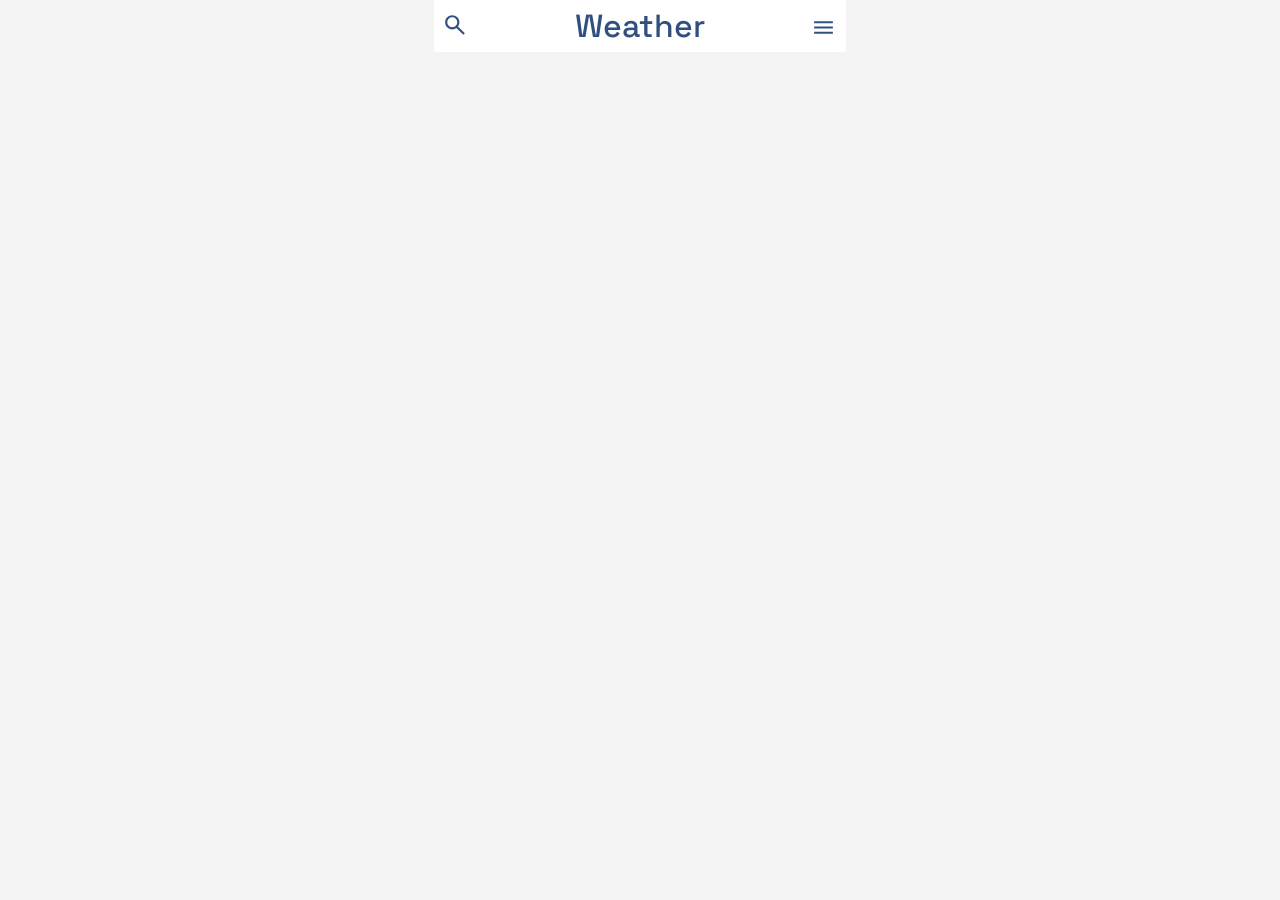
==== app/index.html @ 6019ae00 "add header and files header" ====
<!DOCTYPE html>
<html lang="ru" class="page">

<head>
  <meta charset="UTF-8">
  <meta name="viewport" content="width=device-width, initial-scale=1.0">
  <link rel="shortcut icon" href="favicon.ico" type="image/x-icon">
  <meta http-equiv="X-UA-Compatible" content="ie=edge">
  <meta name="theme-color" content="#111111">
  <title>layout weatherApp</title>
  <link rel="preconnect" href="https://fonts.googleapis.com">
<link rel="preconnect" href="https://fonts.gstatic.com" crossorigin>
<link href="https://fonts.googleapis.com/css2?family=Space+Grotesk:wght@300;400;500;600;700&display=swap" rel="stylesheet">
  <link rel="stylesheet" href="css/vendor.css">
  <link rel="stylesheet" href="css/main.css">
  <script defer src="js/main.js"></script>
</head>


<body class="page__body">
  <div class="site-container">
    <header class="header">
  <div class="container">
    <div class="header__wrp">
      <div class="header__search">
        <img src="img/svg/search.svg" alt="search icon">
      </div>
      <h2 class="header__title">Weather</h2>
      <div class="header__menu">
        <img src="img/svg/menu.svg" alt="menu icon">
      </div>
    </div>
  </div>
</header>

    <main class="main">
      <!-- <picture>
        <source srcset="img/cover.avif" type="image/avif">
        <source srcset="img/cover.webp" type="image/webp">
        <img loading="lazy" src="img/cover.jpg" class="image" width="300" height="300" alt="starter pics">
      </picture> -->
    </main>

    <footer class="footer">
  <div class="container"></div>
</footer>

    
  </div>
</body>

</html>
---- app/css/main.css ----
@charset "UTF-8";
:root {
  --font-family: "Open Sans", sans-serif;
  --content-width: 412px;
  --container-offset: 15px;
  --container-width: calc(var(--content-width) + (var(--container-offset) * 2));
}

/* lg-размер (<=1199px) */
@media (max-width: 1199px) {
  /* CSS для ширины от 992px до 1199px */
}
/* md-размер (<=991px) */
@media (max-width: 991px) {
  /* CSS для ширины от 768px до 991px */
}
/* sm-размер (<=768px) */
@media (max-width: 767px) {
  /* CSS для ширины от 576px до 767px */
}
/* xs-размер (<=575px) */
@media (max-width: 575px) {
  /* CSS для ширины до 575px (включительно) */
}
/* stylelint-disable */
html {
  -webkit-box-sizing: border-box;
  box-sizing: border-box;
}

*,
*::before,
*::after {
  -webkit-box-sizing: inherit;
  box-sizing: inherit;
}

.page {
  margin: 0;
  min-width: 320px;
  min-height: 100%;
  font-size: 16px;
  font-family: var(--font-family, sans-serif);
  -webkit-text-size-adjust: 100%;
  background-color: #F4F4F4;
}

img {
  height: auto;
  max-width: 100%;
  -o-object-fit: cover;
  object-fit: cover;
}

a {
  text-decoration: none;
}

.site-container {
  overflow: hidden;
}

.container {
  margin: 0 auto;
  padding: 0 var(--container-offset);
  max-width: var(--container-width);
}

.header__wrp {
  background-color: #fff;
  display: -webkit-box;
  display: -ms-flexbox;
  display: flex;
  -webkit-box-align: center;
  -ms-flex-align: center;
  align-items: center;
  -webkit-box-pack: justify;
  -ms-flex-pack: justify;
  justify-content: space-between;
}
.header__search {
  width: 45px;
  height: 45px;
  border-radius: 50%;
  border: 1px solid #fff;
  padding: 10px;
}
.header__search img {
  width: 20px;
  height: 20px;
}
.header__title {
  margin: 0;
  padding: 0;
  font-family: "Space Grotesk", sans-serif;
  font-weight: 500;
  color: #31507F;
  font-size: 32px;
  line-height: 52px;
}
.header__menu {
  width: 45px;
  height: 45px;
  border-radius: 50%;
  border: 1px solid #fff;
  padding: 10px;
}
.header__menu img {
  width: 25px;
  height: 25px;
}
/*# sourceMappingURL=main.css.map */
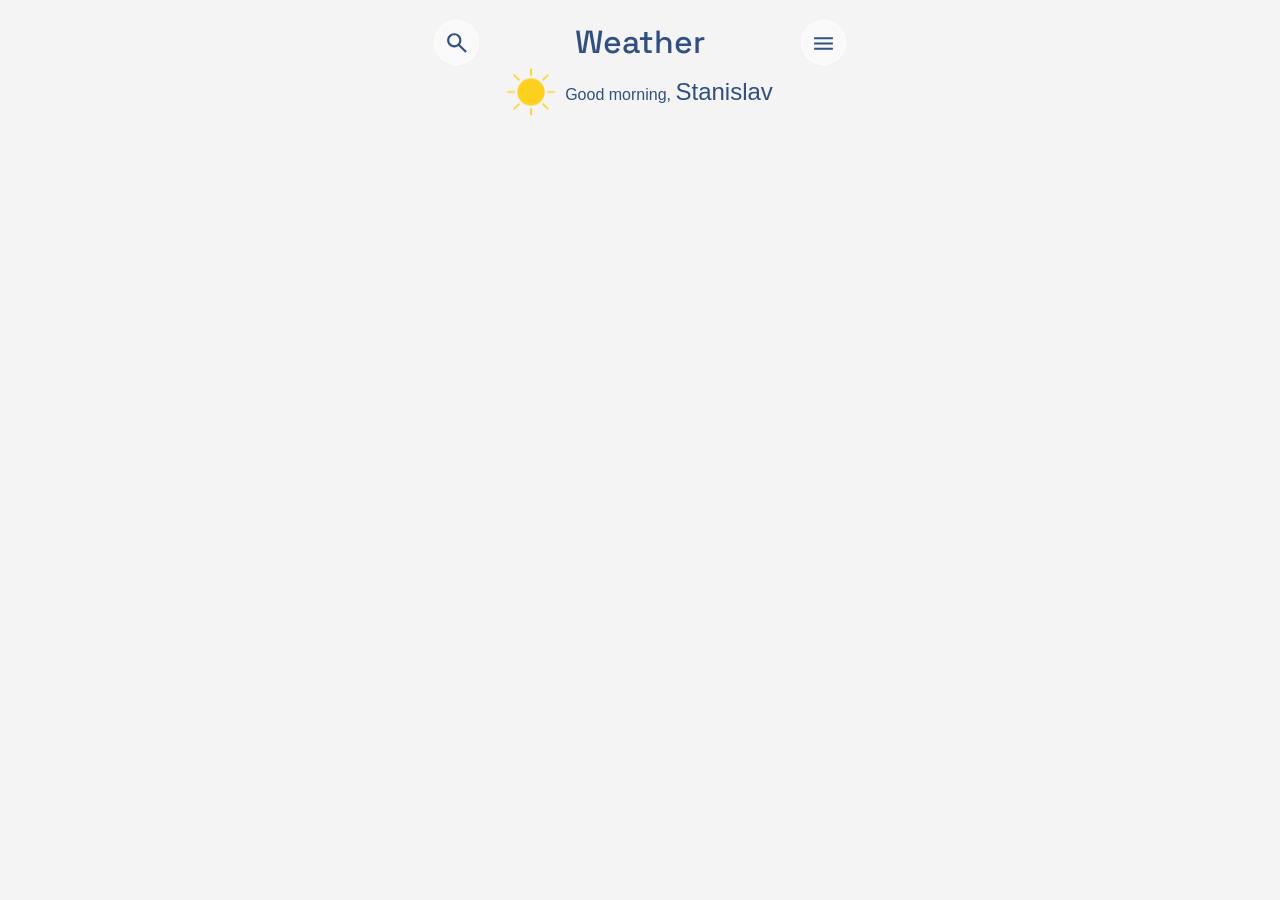
==== commit 5d13809f: "add userHello files" ====
--- a/app/index.html
+++ b/app/index.html
@@ -39,8 +39,20 @@
         <source srcset="img/cover.webp" type="image/webp">
         <img loading="lazy" src="img/cover.jpg" class="image" width="300" height="300" alt="starter pics">
       </picture> -->
+      <div class="userHell">
+  <div class="container">
+    <div class="userHello__wrp">
+      <div class="userHello__img">
+        <img src="img/svg/helloUser.svg" alt="hello pic">
+      </div>
+      <div class="userHello__info">
+        <span class="userHello__time">Good morning,</span>
+        <span class="userHello__name">Stanislav</span>
+      </div>
+    </div>
+  </div>
+</div>
     </main>
-
     <footer class="footer">
   <div class="container"></div>
 </footer>
--- a/app/css/main.css
+++ b/app/css/main.css
@@ -67,7 +67,8 @@
 }
 
 .header__wrp {
-  background-color: #fff;
+  background-color: #f4f4f4;
+  margin-top: 16px;
   display: -webkit-box;
   display: -ms-flexbox;
   display: flex;
@@ -83,7 +84,8 @@
   height: 45px;
   border-radius: 50%;
   border: 1px solid #fff;
-  padding: 10px;
+  padding: 12px 10px 10px 12px;
+  background-color: rgba(255, 255, 255, 0.5);
 }
 .header__search img {
   width: 20px;
@@ -104,9 +106,39 @@
   border-radius: 50%;
   border: 1px solid #fff;
   padding: 10px;
+  background-color: rgba(255, 255, 255, 0.5);
 }
 .header__menu img {
   width: 25px;
   height: 25px;
 }
+
+.userHello__wrp {
+  display: -webkit-box;
+  display: -ms-flexbox;
+  display: flex;
+  -webkit-box-align: center;
+  -ms-flex-align: center;
+  align-items: center;
+  -webkit-box-pack: center;
+  -ms-flex-pack: center;
+  justify-content: center;
+}
+.userHello__img {
+  width: 48px;
+  height: 48px;
+  margin-right: 10px;
+}
+.userHello__img img {
+  width: 100%;
+}
+.userHello__info {
+  color: #31507F;
+}
+.userHello__time {
+  font-size: 16px;
+}
+.userHello__name {
+  font-size: 24px;
+}
 /*# sourceMappingURL=main.css.map */
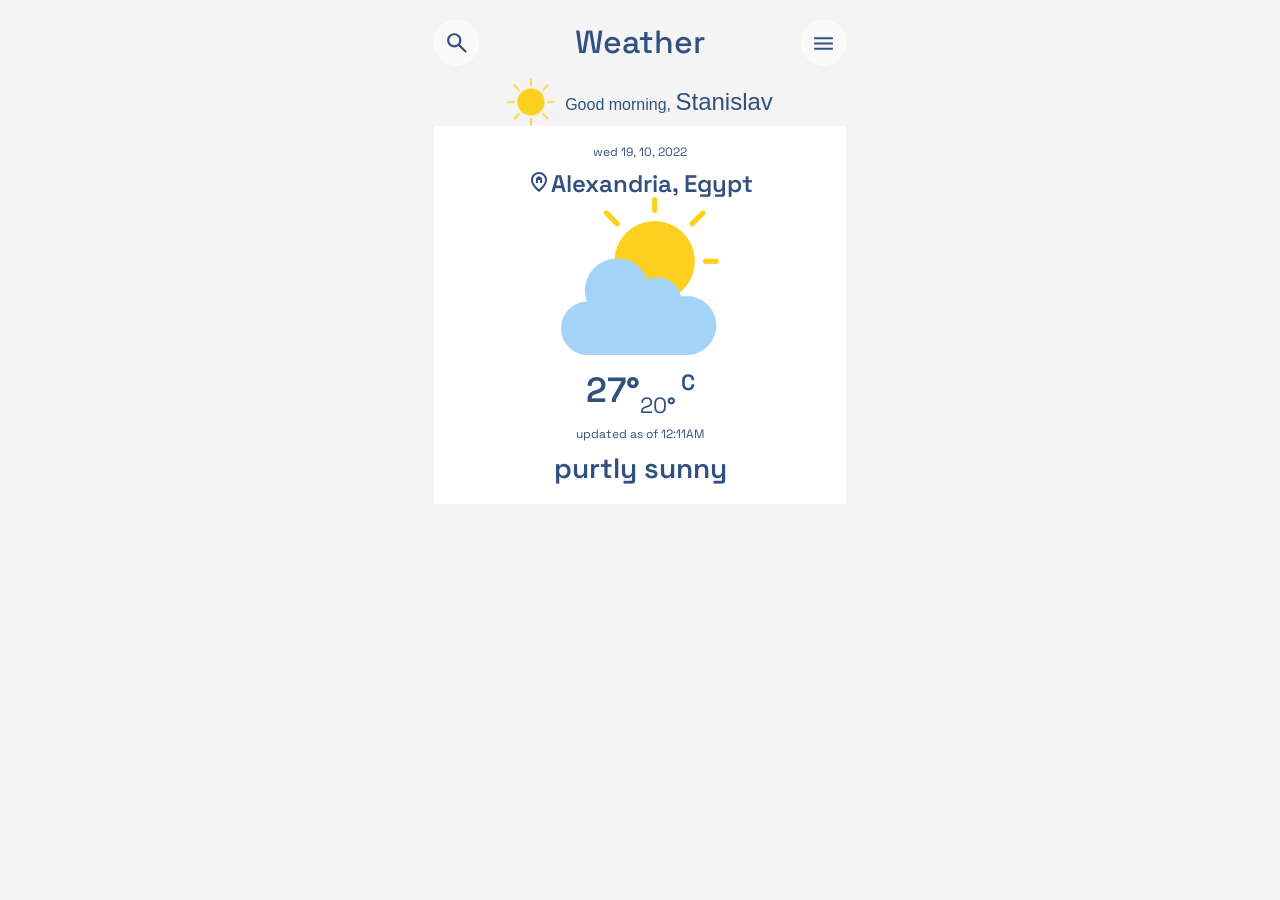
==== commit 2795f7de: "add weatherNow block - html, scss, svg" ====
--- a/app/index.html
+++ b/app/index.html
@@ -52,6 +52,31 @@
     </div>
   </div>
 </div>
+      <div class="weatherNow">
+  <div class="container">
+    <div class="weatherNow-wrp">
+    <div class="weatherNow__date">wed 19, 10, 2022</div>
+    <div class="weatherNow__locat">
+      <img class="weatherNow__icon" src="img/svg/locat.svg" alt="locate icon">
+      <h2 class="weatherNow__title">Alexandria, Egypt</h2>
+    </div>
+    <div class="weatherNow__img">
+      <img src="img/svg/main.svg" alt="main img">
+    </div>
+    <div class="weatherNow-temp">
+      <span class="weatherNow-temp__max">27<b>&#176;</b></span>
+      <span class="weatherNow-temp__min">20<b>&#176;</b></span>
+      <span class="weatherNow-temp__design">C</span>
+    </div>
+    <div class="weatherNow__update">
+      updated as of 12:11AM
+    </div>
+    <div class="weatherNow__descr">
+      purtly sunny
+    </div>
+  </div>
+</div>
+</div>
     </main>
     <footer class="footer">
   <div class="container"></div>
--- a/app/css/main.css
+++ b/app/css/main.css
@@ -114,6 +114,7 @@
 }
 
 .userHello__wrp {
+  margin-top: 10px;
   display: -webkit-box;
   display: -ms-flexbox;
   display: flex;
@@ -141,4 +142,81 @@
 .userHello__name {
   font-size: 24px;
 }
+
+.weatherNow {
+  font-family: "Space Grotesk", sans-serif;
+  font-weight: 400;
+  text-align: center;
+  color: #31507F;
+}
+.weatherNow-wrp {
+  background-color: #fff;
+  padding: 20px;
+}
+.weatherNow__date {
+  font-size: 12px;
+}
+.weatherNow__locat {
+  display: -webkit-box;
+  display: -ms-flexbox;
+  display: flex;
+  -webkit-box-align: center;
+  -ms-flex-align: center;
+  align-items: center;
+  -webkit-box-pack: center;
+  -ms-flex-pack: center;
+  justify-content: center;
+}
+.weatherNow__icon {
+  width: 24px;
+  height: 24px;
+  margin-top: 6px;
+}
+.weatherNow__title {
+  margin: 0;
+  padding: 0;
+  font-family: "Space Grotesk", sans-serif;
+  font-weight: 600;
+  margin-top: 10px;
+  font-size: 24px;
+}
+.weatherNow__update {
+  font-size: 12px;
+}
+.weatherNow__descr {
+  font-family: "Space Grotesk", sans-serif;
+  font-weight: 600;
+  font-size: 28px;
+  margin-top: 10px;
+}
+
+.weatherNow-temp {
+  margin-top: 10px;
+  margin-bottom: 18px;
+  display: -webkit-box;
+  display: -ms-flexbox;
+  display: flex;
+  -webkit-box-pack: center;
+  -ms-flex-pack: center;
+  justify-content: center;
+  -webkit-box-align: end;
+  -ms-flex-align: end;
+  align-items: flex-end;
+}
+.weatherNow-temp__max {
+  font-family: "Space Grotesk", sans-serif;
+  font-weight: 600;
+  font-size: 35px;
+}
+.weatherNow-temp__min {
+  font-size: 22px;
+  margin-bottom: -8px;
+  margin-right: 5px;
+}
+.weatherNow-temp__design {
+  font-family: "Space Grotesk", sans-serif;
+  font-weight: 600;
+  font-size: 22px;
+  margin-bottom: 15px;
+}
 /*# sourceMappingURL=main.css.map */
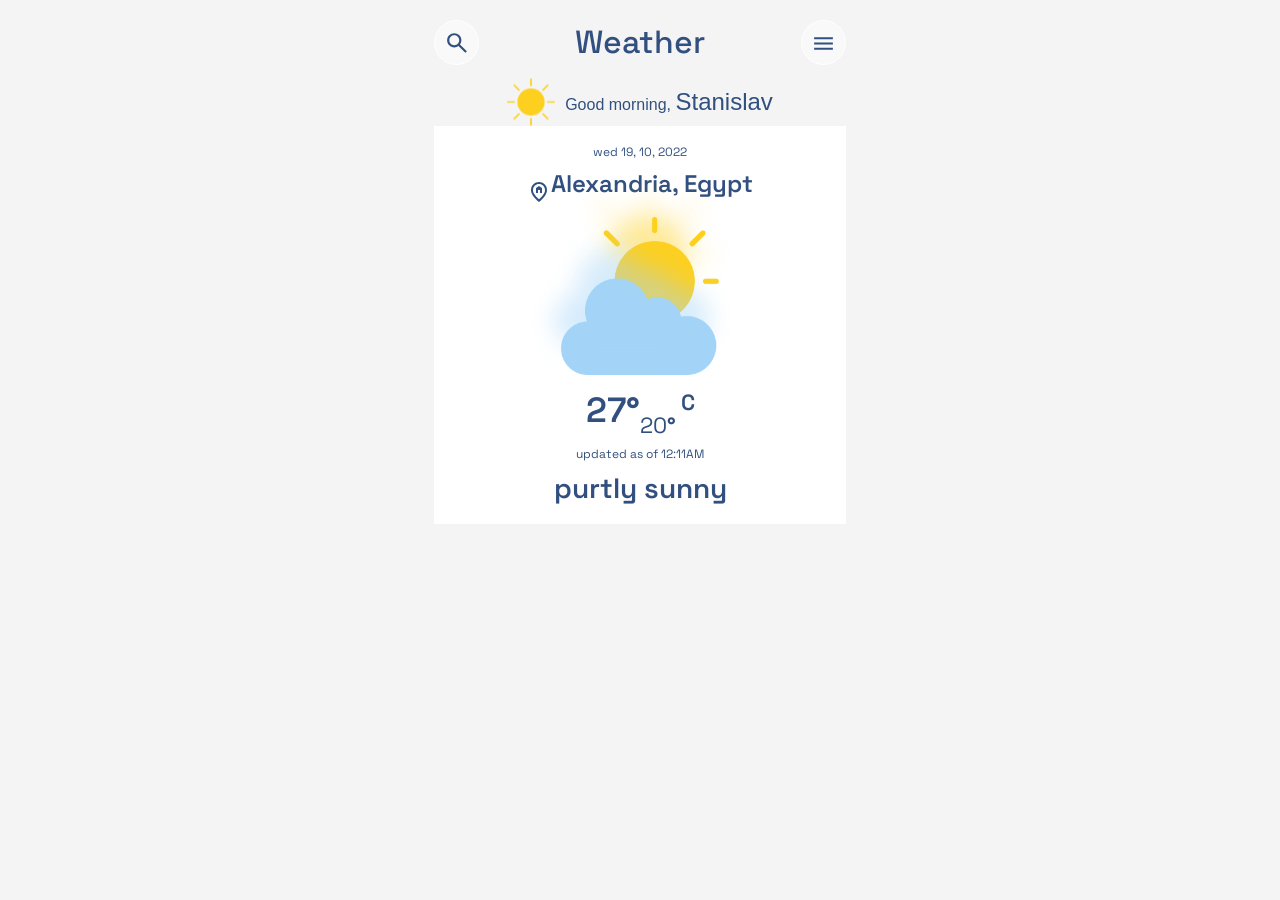
==== commit 31aa3a88: "weatherNow add blur css effect" ====
--- a/app/index.html
+++ b/app/index.html
@@ -62,6 +62,7 @@
     </div>
     <div class="weatherNow__img">
       <img src="img/svg/main.svg" alt="main img">
+      <img class="img-extra-op" src="img/svg/main.svg" alt="main img">
     </div>
     <div class="weatherNow-temp">
       <span class="weatherNow-temp__max">27<b>&#176;</b></span>
--- a/app/css/main.css
+++ b/app/css/main.css
@@ -178,7 +178,11 @@
   font-family: "Space Grotesk", sans-serif;
   font-weight: 600;
   margin-top: 10px;
+  margin-bottom: 20px;
   font-size: 24px;
+}
+.weatherNow__img {
+  position: relative;
 }
 .weatherNow__update {
   font-size: 12px;
@@ -219,4 +223,13 @@
   font-size: 22px;
   margin-bottom: 15px;
 }
+
+.img-extra-op {
+  position: absolute;
+  top: -28px;
+  left: 100px;
+  opacity: 0.45;
+  -webkit-filter: blur(12px);
+  filter: blur(12px);
+}
 /*# sourceMappingURL=main.css.map */
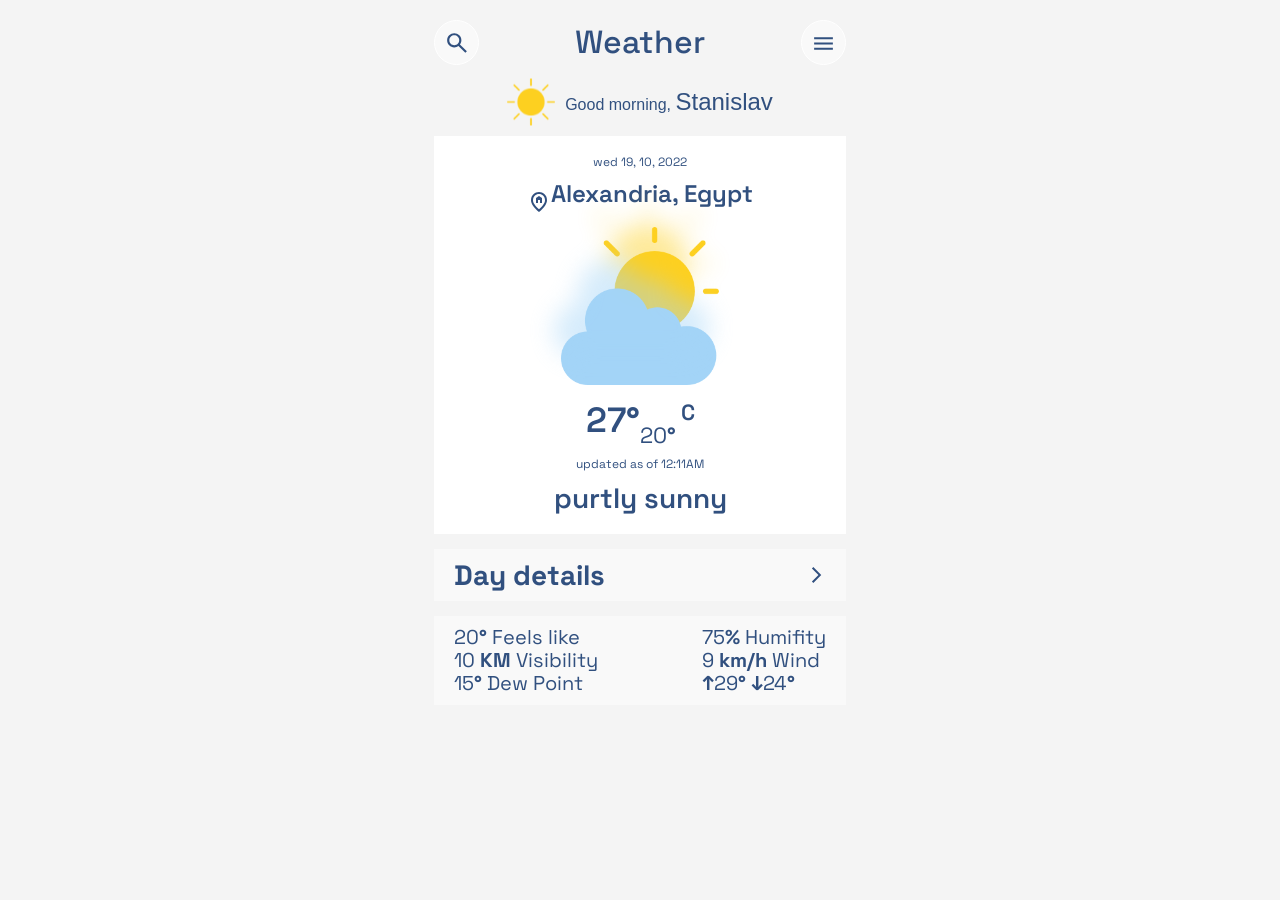
==== commit d6722e3d: "add dayDetails html, scss, svg" ====
--- a/app/index.html
+++ b/app/index.html
@@ -78,6 +78,44 @@
   </div>
 </div>
 </div>
+      <div class="dayDetails">
+  <div class="container">
+    <div class="dayDetails__top">
+      <h2 class="dayDetails__title">Day details</h2>
+      <img class="dayDetails__icon" src="img/svg/dayDetailsNext.svg" alt="icon">
+    </div>
+    <div class="dayDetails__bootom">
+      <ul class="dayDetails__list">
+        <li class="dayDetails__item">
+          <span class="dayDetails__num">20<b>&#176;</b></span>
+          <span class="dayDetails__name">Feels like</span>
+        </li>
+        <li class="dayDetails__item">
+          <span class="dayDetails__num">10 <b>KM</b></span>
+          <span class="dayDetails__name">Visibility</span>
+        </li>
+        <li class="dayDetails__item">
+          <span class="dayDetails__num">15<b>&#176;</b></span>
+          <span class="dayDetails__name">Dew Point</span>
+        </li>
+      </ul>
+      <ul class="dayDetails__list">
+        <li class="dayDetails__item">
+          <span class="dayDetails__num">75<b>%</b></span>
+          <span class="dayDetails__name">Humifity</span>
+        </li>
+        <li class="dayDetails__item">
+          <span class="dayDetails__num">9 <b>km/h</b></span>
+          <span class="dayDetails__name">Wind</span>
+        </li>
+        <li class="dayDetails__item">
+          <span class="dayDetails__num"> <b>&uarr;</b>29<b>&#176;</b></span>
+          <span class="dayDetails__num"> <b>&darr;</b>24<b>&#176;</b></span>
+        </li>
+      </ul>
+    </div>
+  </div>
+</div>
     </main>
     <footer class="footer">
   <div class="container"></div>
--- a/app/css/main.css
+++ b/app/css/main.css
@@ -144,6 +144,7 @@
 }
 
 .weatherNow {
+  margin-top: 10px;
   font-family: "Space Grotesk", sans-serif;
   font-weight: 400;
   text-align: center;
@@ -232,4 +233,51 @@
   -webkit-filter: blur(12px);
   filter: blur(12px);
 }
+
+.dayDetails {
+  font-family: "Space Grotesk", sans-serif;
+  font-weight: 400;
+  color: #31507F;
+}
+.dayDetails__top {
+  margin-top: 15px;
+  margin-bottom: 15px;
+  padding: 10px 20px;
+  display: -webkit-box;
+  display: -ms-flexbox;
+  display: flex;
+  -webkit-box-align: center;
+  -ms-flex-align: center;
+  align-items: center;
+  -webkit-box-pack: justify;
+  -ms-flex-pack: justify;
+  justify-content: space-between;
+  background-color: rgba(255, 255, 255, 0.5);
+}
+.dayDetails__title {
+  margin: 0;
+  padding: 0;
+  font-size: 28px;
+}
+.dayDetails__bootom {
+  display: -webkit-box;
+  display: -ms-flexbox;
+  display: flex;
+  -webkit-box-align: center;
+  -ms-flex-align: center;
+  align-items: center;
+  -webkit-box-pack: justify;
+  -ms-flex-pack: justify;
+  justify-content: space-between;
+  background-color: rgba(255, 255, 255, 0.5);
+  padding: 10px 20px;
+}
+.dayDetails__list {
+  margin: 0;
+  padding: 0;
+  list-style: none;
+}
+.dayDetails__item {
+  font-size: 20px;
+}
 /*# sourceMappingURL=main.css.map */
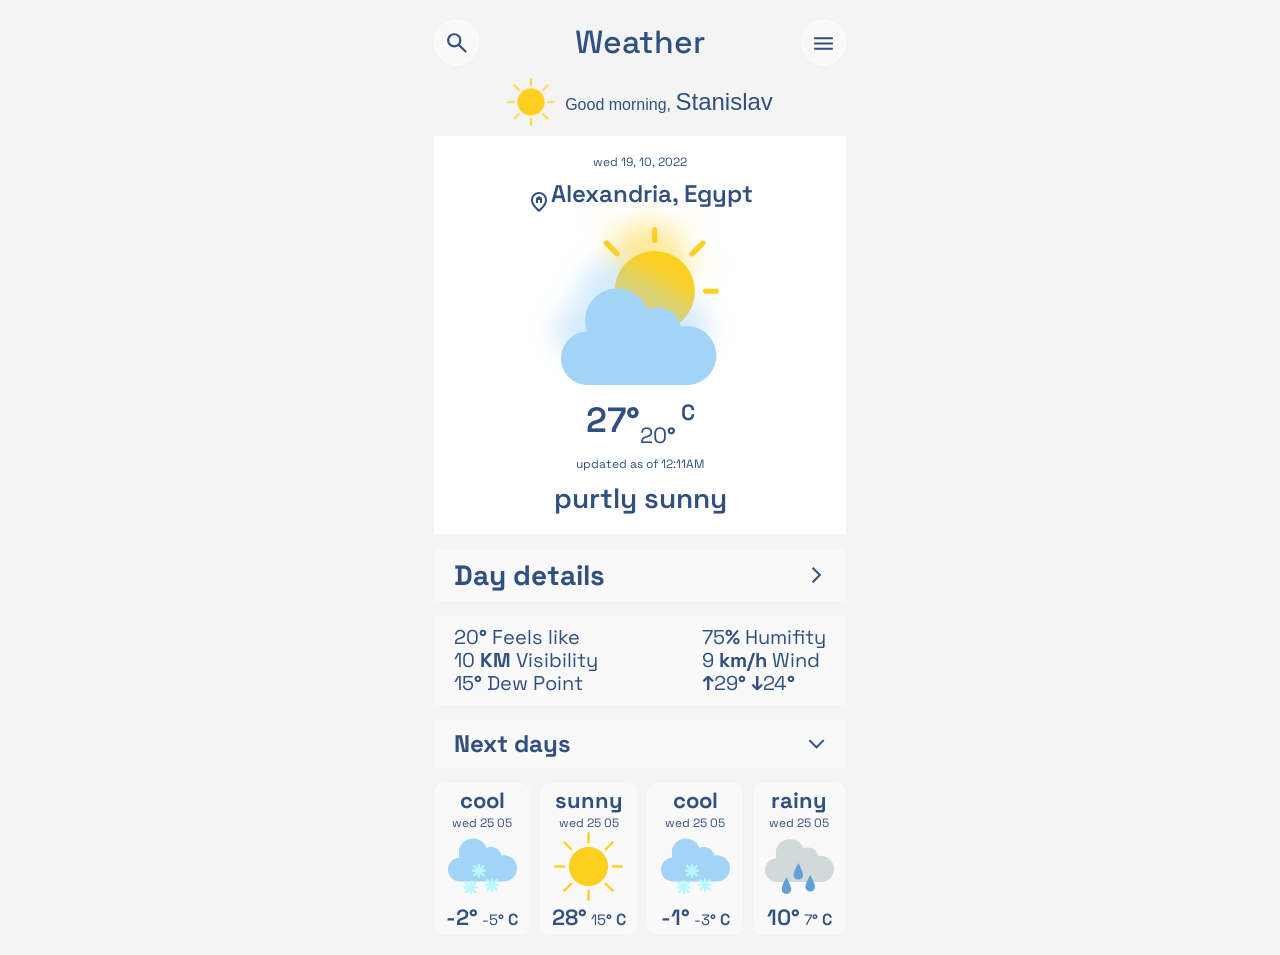
==== commit b4e803f4: "add nextDay html, scss, svg" ====
--- a/app/index.html
+++ b/app/index.html
@@ -116,6 +116,50 @@
     </div>
   </div>
 </div>
+      <div class="nextDay">
+  <div class="container">
+    <div class="nextDay__top">
+      <h2 class="nextDay__title">Next days</h2>
+      <img class="nextDay__icon" src="img/svg/next.svg" alt="icon">
+    </div>
+    <div class="nextDay__bottom">
+      <ul class="nextDay__list">
+        <li class="nextDay__item">
+          <h3 class="nextDay__subTitle">cool</h3>
+          <span class="nextDay__date">wed 25 05</span>
+          <img class="nextDay__img" src="img/svg/nextDay-w1.svg" alt="weather icon">
+          <span class="nextDay__num">-2<b>&#176;</b></span>
+          <span class="nextDay__num nextDay__num_sm">-5<b>&#176;</b></span>
+          <span class="nextDay__symbol">C</span>
+        </li>
+        <li class="nextDay__item">
+          <h3 class="nextDay__subTitle">sunny</h3>
+          <span class="nextDay__date">wed 25 05</span>
+          <img class="nextDay__img" src="img/svg/nextDay-w2.svg" alt="weather icon">
+          <span class="nextDay__num">28<b>&#176;</b></span>
+          <span class="nextDay__num nextDay__num_sm">15<b>&#176;</b></span>
+          <span class="nextDay__symbol">C</span>
+        </li>
+        <li class="nextDay__item">
+          <h3 class="nextDay__subTitle">cool</h3>
+          <span class="nextDay__date">wed 25 05</span>
+          <img class="nextDay__img" src="img/svg/nextDay-w1.svg" alt="weather icon">
+          <span class="nextDay__num">-1<b>&#176;</b></span>
+          <span class="nextDay__num nextDay__num_sm">-3<b>&#176;</b></span>
+          <span class="nextDay__symbol">C</span>
+        </li>
+        <li class="nextDay__item">
+          <h3 class="nextDay__subTitle">rainy</h3>
+          <span class="nextDay__date">wed 25 05</span>
+          <img class="nextDay__img" src="img/svg/nextDay-w3.svg" alt="weather icon">
+          <span class="nextDay__num">10<b>&#176;</b></span>
+          <span class="nextDay__num nextDay__num_sm">7<b>&#176;</b></span>
+          <span class="nextDay__symbol">C</span>
+        </li>
+      </ul>
+    </div>
+  </div>
+</div>
     </main>
     <footer class="footer">
   <div class="container"></div>
--- a/app/css/main.css
+++ b/app/css/main.css
@@ -280,4 +280,72 @@
 .dayDetails__item {
   font-size: 20px;
 }
+.nextDay {
+  margin-bottom: 20px;
+  font-family: "Space Grotesk", sans-serif;
+  font-weight: 400;
+  color: #31507F;
+}
+.nextDay__top {
+  margin-top: 15px;
+  margin-bottom: 15px;
+  padding: 10px 20px;
+  display: -webkit-box;
+  display: -ms-flexbox;
+  display: flex;
+  -webkit-box-align: center;
+  -ms-flex-align: center;
+  align-items: center;
+  -webkit-box-pack: justify;
+  -ms-flex-pack: justify;
+  justify-content: space-between;
+  background-color: rgba(255, 255, 255, 0.5);
+}
+.nextDay__title {
+  margin: 0;
+  padding: 0;
+}
+.nextDay__list {
+  margin: 0;
+  padding: 0;
+  list-style: none;
+  display: -webkit-box;
+  display: -ms-flexbox;
+  display: flex;
+}
+.nextDay__item {
+  background-color: rgba(255, 255, 255, 0.5);
+  -webkit-box-align: center;
+  -ms-flex-align: center;
+  align-items: center;
+  margin-right: 10px;
+  text-align: center;
+  padding: 5px;
+  border-radius: 10px;
+}
+.nextDay__item:last-child {
+  margin-right: 0px;
+}
+.nextDay__subTitle {
+  margin: 0;
+  padding: 0;
+  font-size: 22px;
+}
+.nextDay__date {
+  font-size: 12px;
+}
+.nextDay__num {
+  font-family: "Space Grotesk", sans-serif;
+  font-weight: 600;
+  font-size: 22px;
+}
+.nextDay__num_sm {
+  font-family: "Space Grotesk", sans-serif;
+  font-weight: 400;
+  font-size: 15px;
+}
+.nextDay__symbol {
+  font-family: "Space Grotesk", sans-serif;
+  font-weight: 600;
+}
 /*# sourceMappingURL=main.css.map */
